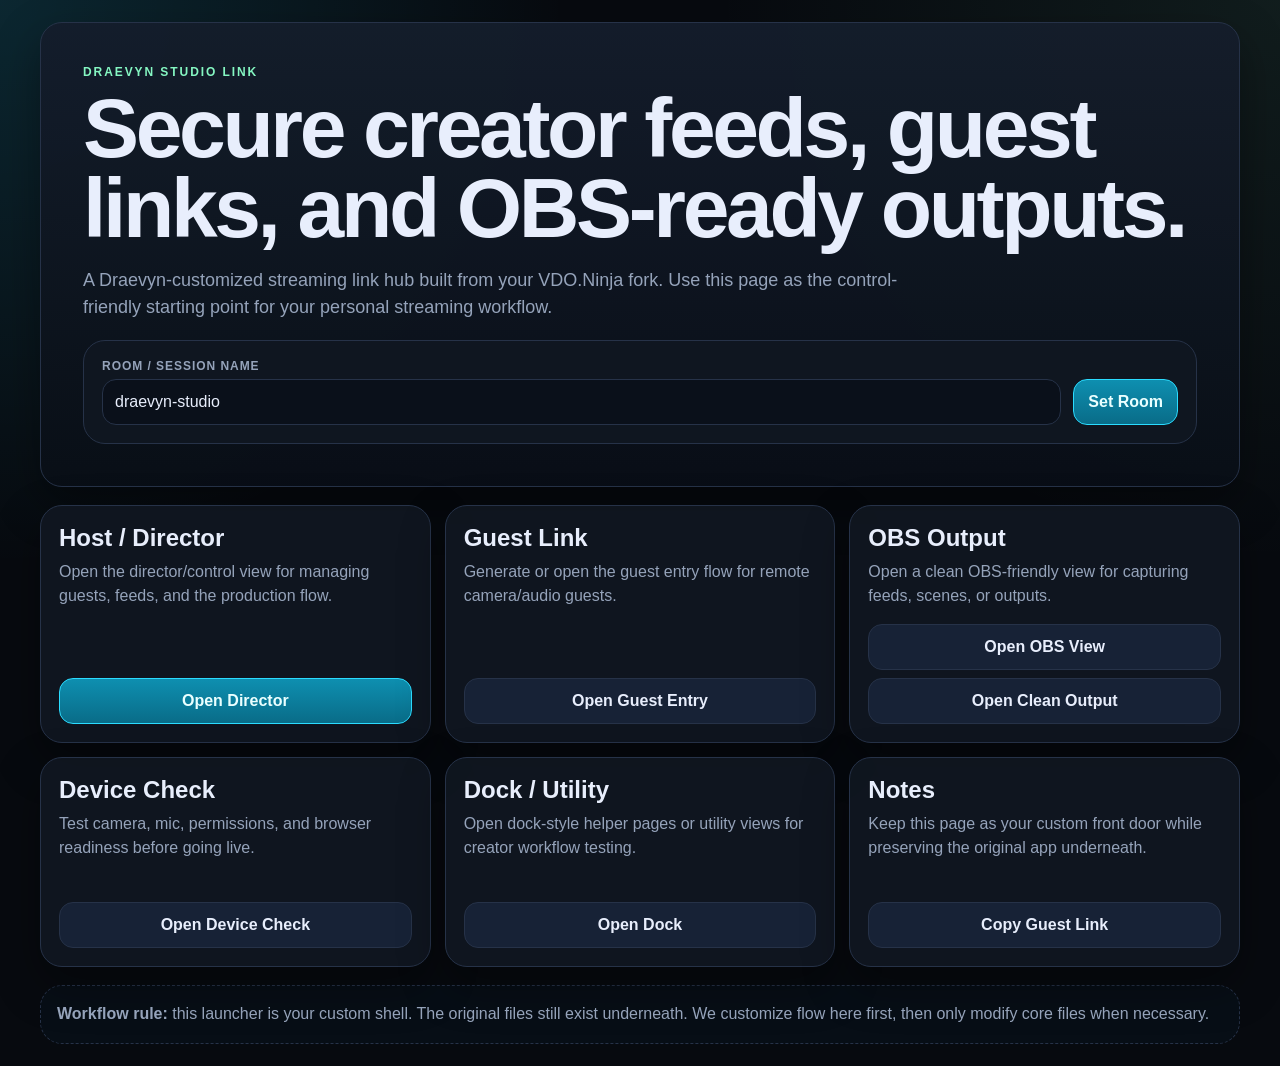
==== custom/draevyn/draevyn-launch.html @ 4c6b3b2d "Add Draevyn Studio Link Launcher" ====
<!DOCTYPE html>
<html lang="en">
<head>
  <meta charset="UTF-8" />
  <meta name="viewport" content="width=device-width, initial-scale=1.0" />

  <title>Draevyn Studio Link</title>

  <style>
    :root {
      --bg: #070a0f;
      --panel: #101722;
      --panel-soft: #141d2b;
      --border: #263248;
      --text: #e8eefc;
      --muted: #95a3ba;
      --accent: #26d8ff;
      --accent-2: #85f7c2;
      --danger: #ff526d;
      --gold: #ffd166;
      --radius: 22px;
      --shadow: 0 18px 45px rgba(0,0,0,.35);
    }

    * {
      box-sizing: border-box;
    }

    body {
      margin: 0;
      min-height: 100vh;
      background:
        radial-gradient(circle at top left, rgba(38,216,255,.14), transparent 34%),
        radial-gradient(circle at top right, rgba(133,247,194,.08), transparent 34%),
        var(--bg);
      color: var(--text);
      font-family: Inter, Segoe UI, Roboto, Arial, sans-serif;
      padding: 22px;
    }

    .shell {
      width: min(1200px, 100%);
      margin: 0 auto;
    }

    .hero {
      border: 1px solid var(--border);
      background: linear-gradient(180deg, rgba(20,29,43,.96), rgba(9,14,22,.96));
      border-radius: var(--radius);
      box-shadow: var(--shadow);
      padding: clamp(20px, 4vw, 42px);
    }

    .eyebrow {
      color: var(--accent-2);
      font-size: 12px;
      font-weight: 900;
      letter-spacing: .16em;
      text-transform: uppercase;
      margin-bottom: 10px;
    }

    h1 {
      margin: 0;
      font-size: clamp(36px, 7vw, 84px);
      line-height: .95;
      letter-spacing: -.04em;
    }

    .subtitle {
      max-width: 850px;
      color: var(--muted);
      font-size: 18px;
      line-height: 1.55;
      margin: 18px 0 0;
    }

    .room-panel {
      margin-top: 18px;
      border: 1px solid var(--border);
      background: rgba(16,23,34,.88);
      border-radius: var(--radius);
      padding: 18px;
      display: grid;
      grid-template-columns: 1fr auto;
      gap: 12px;
      align-items: end;
    }

    label {
      display: block;
      color: var(--muted);
      font-size: 12px;
      font-weight: 900;
      letter-spacing: .08em;
      text-transform: uppercase;
      margin-bottom: 6px;
    }

    input {
      width: 100%;
      min-height: 46px;
      color: var(--text);
      background: #0a101a;
      border: 1px solid var(--border);
      border-radius: 14px;
      padding: 10px 12px;
      font: inherit;
      outline: none;
    }

    input:focus {
      border-color: var(--accent);
      box-shadow: 0 0 0 3px rgba(38,216,255,.12);
    }

    button, .button {
      min-height: 46px;
      border: 1px solid var(--border);
      background: #172236;
      color: var(--text);
      border-radius: 14px;
      padding: 11px 14px;
      font: inherit;
      font-weight: 900;
      cursor: pointer;
      text-decoration: none;
      display: inline-flex;
      align-items: center;
      justify-content: center;
      transition: transform .12s ease, border-color .12s ease, background .12s ease;
    }

    button:hover, .button:hover {
      border-color: var(--accent);
      background: #1b2a43;
    }

    button:active, .button:active {
      transform: translateY(1px);
    }

    .primary {
      background: linear-gradient(180deg, #0e8fb0, #096c88);
      border-color: #2bdcff;
      color: #eaffff;
    }

    .grid {
      margin-top: 18px;
      display: grid;
      grid-template-columns: repeat(3, minmax(0, 1fr));
      gap: 14px;
    }

    .card {
      border: 1px solid var(--border);
      background: rgba(16,23,34,.88);
      border-radius: var(--radius);
      box-shadow: var(--shadow);
      padding: 18px;
      min-height: 210px;
      display: flex;
      flex-direction: column;
      justify-content: space-between;
    }

    .card h2 {
      margin: 0 0 8px;
      font-size: 24px;
    }

    .card p {
      color: var(--muted);
      line-height: 1.5;
      margin: 0 0 16px;
    }

    .button-row {
      display: grid;
      gap: 8px;
    }

    .note {
      margin-top: 18px;
      border: 1px dashed var(--border);
      background: rgba(9,15,24,.88);
      border-radius: var(--radius);
      padding: 16px;
      color: var(--muted);
      line-height: 1.55;
    }

    code {
      color: var(--accent-2);
    }

    @media (max-width: 900px) {
      .grid {
        grid-template-columns: 1fr;
      }

      .room-panel {
        grid-template-columns: 1fr;
      }
    }
  </style>
</head>

<body>
  <main class="shell">
    <section class="hero">
      <div class="eyebrow">Draevyn Studio Link</div>
      <h1>Secure creator feeds, guest links, and OBS-ready outputs.</h1>
      <p class="subtitle">
        A Draevyn-customized streaming link hub built from your VDO.Ninja fork.
        Use this page as the control-friendly starting point for your personal streaming workflow.
      </p>

      <div class="room-panel">
        <div>
          <label for="roomName">Room / Session Name</label>
          <input id="roomName" type="text" value="draevyn-studio" />
        </div>
        <button class="primary" onclick="saveRoom()">Set Room</button>
      </div>
    </section>

    <section class="grid">
      <article class="card">
        <div>
          <h2>Host / Director</h2>
          <p>
            Open the director/control view for managing guests, feeds, and the production flow.
          </p>
        </div>
        <div class="button-row">
          <button class="primary" onclick="openDirector()">Open Director</button>
        </div>
      </article>

      <article class="card">
        <div>
          <h2>Guest Link</h2>
          <p>
            Generate or open the guest entry flow for remote camera/audio guests.
          </p>
        </div>
        <div class="button-row">
          <button onclick="openGuest()">Open Guest Entry</button>
        </div>
      </article>

      <article class="card">
        <div>
          <h2>OBS Output</h2>
          <p>
            Open a clean OBS-friendly view for capturing feeds, scenes, or outputs.
          </p>
        </div>
        <div class="button-row">
          <button onclick="openOBS()">Open OBS View</button>
          <button onclick="openClean()">Open Clean Output</button>
        </div>
      </article>

      <article class="card">
        <div>
          <h2>Device Check</h2>
          <p>
            Test camera, mic, permissions, and browser readiness before going live.
          </p>
        </div>
        <div class="button-row">
          <button onclick="openDeviceCheck()">Open Device Check</button>
        </div>
      </article>

      <article class="card">
        <div>
          <h2>Dock / Utility</h2>
          <p>
            Open dock-style helper pages or utility views for creator workflow testing.
          </p>
        </div>
        <div class="button-row">
          <button onclick="openDock()">Open Dock</button>
        </div>
      </article>

      <article class="card">
        <div>
          <h2>Notes</h2>
          <p>
            Keep this page as your custom front door while preserving the original app underneath.
          </p>
        </div>
        <div class="button-row">
          <button onclick="copyGuestLink()">Copy Guest Link</button>
        </div>
      </article>
    </section>

    <section class="note">
      <strong>Workflow rule:</strong>
      this launcher is your custom shell. The original files still exist underneath.
      We customize flow here first, then only modify core files when necessary.
    </section>
  </main>

  <script>
    const STORAGE_KEY = "draevynStudioLink.room";

    function getRoom() {
      return localStorage.getItem(STORAGE_KEY) || document.getElementById("roomName").value.trim() || "draevyn-studio";
    }

    function saveRoom() {
      const value = document.getElementById("roomName").value.trim() || "draevyn-studio";
      localStorage.setItem(STORAGE_KEY, value);
      alert(`Room set to: ${value}`);
    }

    function roomQuery(extra = "") {
      const room = encodeURIComponent(getRoom());
      return `?room=${room}${extra}`;
    }

    function openPage(path, extra = "") {
      window.open(`../../${path}${roomQuery(extra)}`, "_blank");
    }

    function openDirector() {
      openPage("director.html");
    }

    function openGuest() {
      openPage("index.html");
    }

    function openOBS() {
      openPage("obs.html");
    }

    function openClean() {
      openPage("cleanoutput.html");
    }

    function openDeviceCheck() {
      openPage("devices.html");
    }

    function openDock() {
      openPage("dock.html");
    }

    async function copyGuestLink() {
      const url = new URL(`../../index.html${roomQuery()}`, window.location.href).href;
      await navigator.clipboard.writeText(url);
      alert("Guest link copied.");
    }

    document.getElementById("roomName").value = getRoom();
  </script>
</body>
</html>
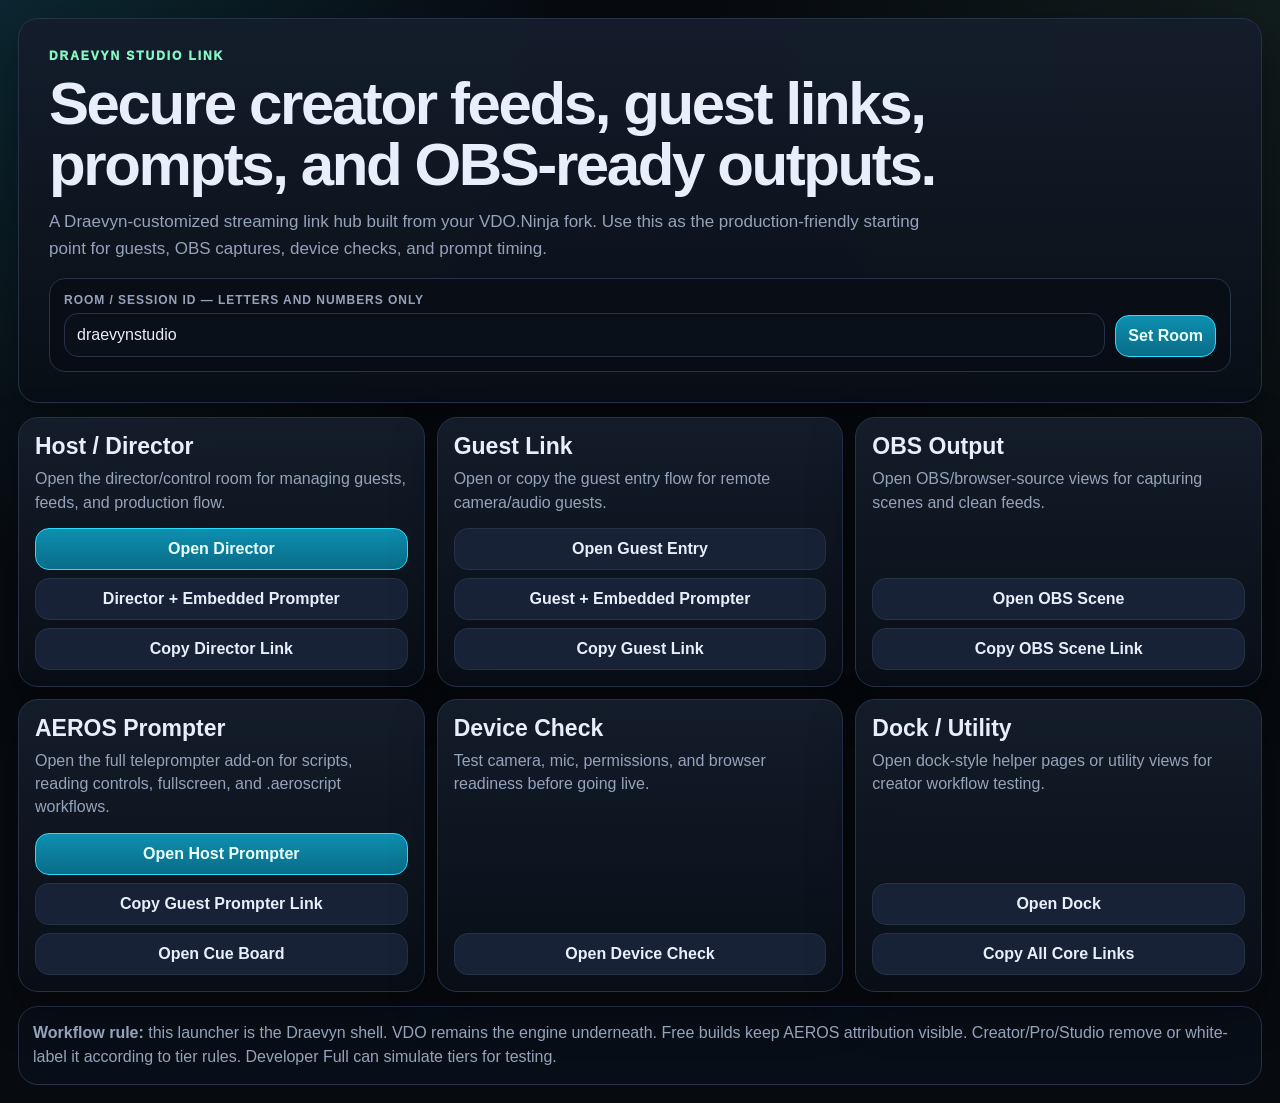
==== commit 5192c166: "Embed AEROS Prompter in VDO pages, Add Tier Foundation" ====
--- a/custom/draevyn/draevyn-launch.html
+++ b/custom/draevyn/draevyn-launch.html
@@ -18,13 +18,11 @@
       --accent-2: #85f7c2;
       --danger: #ff526d;
       --gold: #ffd166;
-      --radius: 22px;
+      --radius: 20px;
       --shadow: 0 18px 45px rgba(0,0,0,.35);
     }
 
-    * {
-      box-sizing: border-box;
-    }
+    * { box-sizing: border-box; }
 
     body {
       margin: 0;
@@ -35,26 +33,29 @@
         var(--bg);
       color: var(--text);
       font-family: Inter, Segoe UI, Roboto, Arial, sans-serif;
-      padding: 22px;
+      padding: 18px;
     }
 
     .shell {
-      width: min(1200px, 100%);
+      width: min(1280px, 100%);
       margin: 0 auto;
     }
 
-    .hero {
+    .hero, .card, .note {
       border: 1px solid var(--border);
       background: linear-gradient(180deg, rgba(20,29,43,.96), rgba(9,14,22,.96));
       border-radius: var(--radius);
       box-shadow: var(--shadow);
-      padding: clamp(20px, 4vw, 42px);
+    }
+
+    .hero {
+      padding: clamp(18px, 3vw, 30px);
     }
 
     .eyebrow {
       color: var(--accent-2);
       font-size: 12px;
-      font-weight: 900;
+      font-weight: 950;
       letter-spacing: .16em;
       text-transform: uppercase;
       margin-bottom: 10px;
@@ -62,28 +63,29 @@
 
     h1 {
       margin: 0;
-      font-size: clamp(36px, 7vw, 84px);
-      line-height: .95;
+      max-width: 980px;
+      font-size: clamp(30px, 5vw, 60px);
+      line-height: 1.02;
       letter-spacing: -.04em;
     }
 
     .subtitle {
-      max-width: 850px;
+      max-width: 880px;
       color: var(--muted);
-      font-size: 18px;
+      font-size: 17px;
       line-height: 1.55;
-      margin: 18px 0 0;
+      margin: 14px 0 0;
     }
 
     .room-panel {
-      margin-top: 18px;
+      margin-top: 16px;
       border: 1px solid var(--border);
-      background: rgba(16,23,34,.88);
-      border-radius: var(--radius);
-      padding: 18px;
+      background: rgba(8,13,21,.76);
+      border-radius: 16px;
+      padding: 14px;
       display: grid;
       grid-template-columns: 1fr auto;
-      gap: 12px;
+      gap: 10px;
       align-items: end;
     }
 
@@ -99,7 +101,7 @@
 
     input {
       width: 100%;
-      min-height: 46px;
+      min-height: 44px;
       color: var(--text);
       background: #0a101a;
       border: 1px solid var(--border);
@@ -115,12 +117,12 @@
     }
 
     button, .button {
-      min-height: 46px;
+      min-height: 42px;
       border: 1px solid var(--border);
       background: #172236;
       color: var(--text);
       border-radius: 14px;
-      padding: 11px 14px;
+      padding: 10px 12px;
       font: inherit;
       font-weight: 900;
       cursor: pointer;
@@ -128,16 +130,12 @@
       display: inline-flex;
       align-items: center;
       justify-content: center;
-      transition: transform .12s ease, border-color .12s ease, background .12s ease;
+      text-align: center;
     }
 
     button:hover, .button:hover {
       border-color: var(--accent);
       background: #1b2a43;
-    }
-
-    button:active, .button:active {
-      transform: translateY(1px);
     }
 
     .primary {
@@ -147,19 +145,15 @@
     }
 
     .grid {
-      margin-top: 18px;
+      margin-top: 14px;
       display: grid;
       grid-template-columns: repeat(3, minmax(0, 1fr));
-      gap: 14px;
+      gap: 12px;
     }
 
     .card {
-      border: 1px solid var(--border);
-      background: rgba(16,23,34,.88);
-      border-radius: var(--radius);
-      box-shadow: var(--shadow);
-      padding: 18px;
-      min-height: 210px;
+      padding: 16px;
+      min-height: 168px;
       display: flex;
       flex-direction: column;
       justify-content: space-between;
@@ -167,13 +161,14 @@
 
     .card h2 {
       margin: 0 0 8px;
-      font-size: 24px;
+      font-size: 23px;
+      line-height: 1.1;
     }
 
     .card p {
       color: var(--muted);
-      line-height: 1.5;
-      margin: 0 0 16px;
+      line-height: 1.45;
+      margin: 0 0 14px;
     }
 
     .button-row {
@@ -182,27 +177,18 @@
     }
 
     .note {
-      margin-top: 18px;
-      border: 1px dashed var(--border);
-      background: rgba(9,15,24,.88);
-      border-radius: var(--radius);
-      padding: 16px;
+      margin-top: 14px;
+      padding: 14px;
       color: var(--muted);
       line-height: 1.55;
-    }
-
-    code {
-      color: var(--accent-2);
-    }
-
-    @media (max-width: 900px) {
-      .grid {
-        grid-template-columns: 1fr;
-      }
-
-      .room-panel {
-        grid-template-columns: 1fr;
-      }
+      background: rgba(9,15,24,.88);
+      box-shadow: none;
+    }
+
+    code { color: var(--accent-2); }
+
+    @media (max-width: 920px) {
+      .grid, .room-panel { grid-template-columns: 1fr; }
     }
   </style>
 </head>
@@ -211,16 +197,16 @@
   <main class="shell">
     <section class="hero">
       <div class="eyebrow">Draevyn Studio Link</div>
-      <h1>Secure creator feeds, guest links, and OBS-ready outputs.</h1>
+      <h1>Secure creator feeds, guest links, prompts, and OBS-ready outputs.</h1>
       <p class="subtitle">
         A Draevyn-customized streaming link hub built from your VDO.Ninja fork.
-        Use this page as the control-friendly starting point for your personal streaming workflow.
+        Use this as the production-friendly starting point for guests, OBS captures, device checks, and prompt timing.
       </p>
 
       <div class="room-panel">
         <div>
-          <label for="roomName">Room / Session Name</label>
-          <input id="roomName" type="text" value="draevyn-studio" />
+          <label for="roomName">Room / Session ID — letters and numbers only</label>
+          <input id="roomName" type="text" value="draevynstudio" />
         </div>
         <button class="primary" onclick="saveRoom()">Set Room</button>
       </div>
@@ -230,46 +216,54 @@
       <article class="card">
         <div>
           <h2>Host / Director</h2>
-          <p>
-            Open the director/control view for managing guests, feeds, and the production flow.
-          </p>
+          <p>Open the director/control room for managing guests, feeds, and production flow.</p>
         </div>
         <div class="button-row">
           <button class="primary" onclick="openDirector()">Open Director</button>
+          <button onclick="openDirectorWithPrompter()">Director + Embedded Prompter</button>
+          <button onclick="copyDirectorLink()">Copy Director Link</button>
         </div>
       </article>
 
       <article class="card">
         <div>
           <h2>Guest Link</h2>
-          <p>
-            Generate or open the guest entry flow for remote camera/audio guests.
-          </p>
+          <p>Open or copy the guest entry flow for remote camera/audio guests.</p>
         </div>
         <div class="button-row">
           <button onclick="openGuest()">Open Guest Entry</button>
+          <button onclick="openGuestWithPrompter()">Guest + Embedded Prompter</button>
+          <button onclick="copyGuestLink()">Copy Guest Link</button>
         </div>
       </article>
 
       <article class="card">
         <div>
           <h2>OBS Output</h2>
-          <p>
-            Open a clean OBS-friendly view for capturing feeds, scenes, or outputs.
-          </p>
-        </div>
-        <div class="button-row">
-          <button onclick="openOBS()">Open OBS View</button>
-          <button onclick="openClean()">Open Clean Output</button>
+          <p>Open OBS/browser-source views for capturing scenes and clean feeds.</p>
+        </div>
+        <div class="button-row">
+          <button onclick="openOBS()">Open OBS Scene</button>
+          <button onclick="copyOBSSceneLink()">Copy OBS Scene Link</button>
+        </div>
+      </article>
+
+      <article class="card">
+        <div>
+          <h2>AEROS Prompter</h2>
+          <p>Open the full teleprompter add-on for scripts, reading controls, fullscreen, and .aeroscript workflows.</p>
+        </div>
+        <div class="button-row">
+          <button class="primary" onclick="openAerosPrompterHost()">Open Host Prompter</button>
+          <button onclick="copyGuestPrompterLink()">Copy Guest Prompter Link</button>
+          <button onclick="openPromptHost()">Open Cue Board</button>
         </div>
       </article>
 
       <article class="card">
         <div>
           <h2>Device Check</h2>
-          <p>
-            Test camera, mic, permissions, and browser readiness before going live.
-          </p>
+          <p>Test camera, mic, permissions, and browser readiness before going live.</p>
         </div>
         <div class="button-row">
           <button onclick="openDeviceCheck()">Open Device Check</button>
@@ -279,88 +273,154 @@
       <article class="card">
         <div>
           <h2>Dock / Utility</h2>
-          <p>
-            Open dock-style helper pages or utility views for creator workflow testing.
-          </p>
+          <p>Open dock-style helper pages or utility views for creator workflow testing.</p>
         </div>
         <div class="button-row">
           <button onclick="openDock()">Open Dock</button>
-        </div>
-      </article>
-
-      <article class="card">
-        <div>
-          <h2>Notes</h2>
-          <p>
-            Keep this page as your custom front door while preserving the original app underneath.
-          </p>
-        </div>
-        <div class="button-row">
-          <button onclick="copyGuestLink()">Copy Guest Link</button>
+          <button onclick="copyAllLinks()">Copy All Core Links</button>
         </div>
       </article>
     </section>
 
     <section class="note">
       <strong>Workflow rule:</strong>
-      this launcher is your custom shell. The original files still exist underneath.
-      We customize flow here first, then only modify core files when necessary.
+      this launcher is the Draevyn shell. VDO remains the engine underneath.
+      Free builds keep AEROS attribution visible. Creator/Pro/Studio remove or white-label it according to tier rules. Developer Full can simulate tiers for testing.
     </section>
   </main>
 
   <script>
     const STORAGE_KEY = "draevynStudioLink.room";
 
+    function sanitizeRoomName(value) {
+      return String(value || "")
+        .trim()
+        .replace(/[^a-zA-Z0-9]/g, "") || "draevynstudio";
+    }
+
     function getRoom() {
-      return localStorage.getItem(STORAGE_KEY) || document.getElementById("roomName").value.trim() || "draevyn-studio";
+      const input = document.getElementById("roomName")?.value;
+      const saved = localStorage.getItem(STORAGE_KEY);
+      return sanitizeRoomName(input || saved || "draevynstudio");
     }
 
     function saveRoom() {
-      const value = document.getElementById("roomName").value.trim() || "draevyn-studio";
-      localStorage.setItem(STORAGE_KEY, value);
-      alert(`Room set to: ${value}`);
-    }
-
-    function roomQuery(extra = "") {
-      const room = encodeURIComponent(getRoom());
-      return `?room=${room}${extra}`;
-    }
-
-    function openPage(path, extra = "") {
-      window.open(`../../${path}${roomQuery(extra)}`, "_blank");
+      const rawValue = document.getElementById("roomName").value;
+      const cleanValue = sanitizeRoomName(rawValue);
+
+      document.getElementById("roomName").value = cleanValue;
+      localStorage.setItem(STORAGE_KEY, cleanValue);
+
+      if (rawValue !== cleanValue) {
+        alert(`Room cleaned for VDO compatibility:\\n${rawValue} → ${cleanValue}`);
+      } else {
+        alert(`Room set to: ${cleanValue}`);
+      }
+    }
+
+    function encodedRoom() {
+      return encodeURIComponent(getRoom());
+    }
+
+    function rootUrl(path, query = "") {
+      const suffix = query ? `?${query}` : "";
+      return new URL(`../../${path}${suffix}`, window.location.href).href;
+    }
+
+    function promptUrl(role = "guest") {
+      return new URL(`./draevyn-prompt-board.html?room=${encodedRoom()}&role=${encodeURIComponent(role)}`, window.location.href).href;
+    }
+
+    function aerosPrompterUrl(role = "host") {
+      return new URL(`./aeros-prompter/index.html?room=${encodedRoom()}&role=${encodeURIComponent(role)}`, window.location.href).href;
+    }
+
+    function openUrl(url) {
+      window.open(url, "_blank");
     }
 
     function openDirector() {
-      openPage("director.html");
+      openUrl(rootUrl("index.html", `director=${encodedRoom()}`));
+    }
+
+    function openDirectorWithPrompter() {
+      openUrl(rootUrl("index.html", `director=${encodedRoom()}&openprompter=1`));
     }
 
     function openGuest() {
-      openPage("index.html");
+      openUrl(rootUrl("index.html", `room=${encodedRoom()}`));
+    }
+
+    function openGuestWithPrompter() {
+      openUrl(rootUrl("index.html", `room=${encodedRoom()}&openprompter=1`));
     }
 
     function openOBS() {
-      openPage("obs.html");
-    }
-
-    function openClean() {
-      openPage("cleanoutput.html");
+      openUrl(rootUrl("index.html", `scene&room=${encodedRoom()}`));
     }
 
     function openDeviceCheck() {
-      openPage("devices.html");
+      openUrl(rootUrl("devices.html", `room=${encodedRoom()}`));
     }
 
     function openDock() {
-      openPage("dock.html");
-    }
-
-    async function copyGuestLink() {
-      const url = new URL(`../../index.html${roomQuery()}`, window.location.href).href;
-      await navigator.clipboard.writeText(url);
-      alert("Guest link copied.");
+      openUrl(rootUrl("dock.html", `room=${encodedRoom()}`));
+    }
+
+    function openPromptHost() {
+      openUrl(promptUrl("host"));
+    }
+
+    function openAerosPrompterHost() {
+      openUrl(aerosPrompterUrl("host"));
+    }
+
+    async function copyText(text, label) {
+      await navigator.clipboard.writeText(text);
+      alert(`${label} copied.`);
+    }
+
+    function copyGuestLink() {
+      copyText(rootUrl("index.html", `room=${encodedRoom()}`), "Guest link");
+    }
+
+    function copyDirectorLink() {
+      copyText(rootUrl("index.html", `director=${encodedRoom()}`), "Director link");
+    }
+
+    function copyOBSSceneLink() {
+      copyText(rootUrl("index.html", `scene&room=${encodedRoom()}`), "OBS scene link");
+    }
+
+    function copyGuestPromptLink() {
+      copyText(promptUrl("guest"), "Guest cue board link");
+    }
+
+    function copyGuestPrompterLink() {
+      copyText(aerosPrompterUrl("guest"), "Guest AEROS prompter link");
+    }
+
+    function copyAllLinks() {
+      const links = [
+        `Room: ${getRoom()}`,
+        `Director: ${rootUrl("index.html", `director=${encodedRoom()}`)}`,
+        `Director + Embedded Prompter: ${rootUrl("index.html", `director=${encodedRoom()}&openprompter=1`)}`,
+        `Guest: ${rootUrl("index.html", `room=${encodedRoom()}`)}`,
+        `Guest + Embedded Prompter: ${rootUrl("index.html", `room=${encodedRoom()}&openprompter=1`)}`,
+        `OBS Scene: ${rootUrl("index.html", `scene&room=${encodedRoom()}`)}`,
+        `Device Check: ${rootUrl("devices.html", `room=${encodedRoom()}`)}`,
+        `Dock: ${rootUrl("dock.html", `room=${encodedRoom()}`)}`,
+        `Cue Board Host: ${promptUrl("host")}`,
+        `Cue Board Guest: ${promptUrl("guest")}`,
+        `AEROS Prompter Host: ${aerosPrompterUrl("host")}`,
+        `AEROS Prompter Guest: ${aerosPrompterUrl("guest")}`
+      ].join("\n");
+
+      copyText(links, "All core links");
     }
 
     document.getElementById("roomName").value = getRoom();
   </script>
+  <script src="./draevyn-tier-config.js"></script>
 </body>
-</html>+</html>
